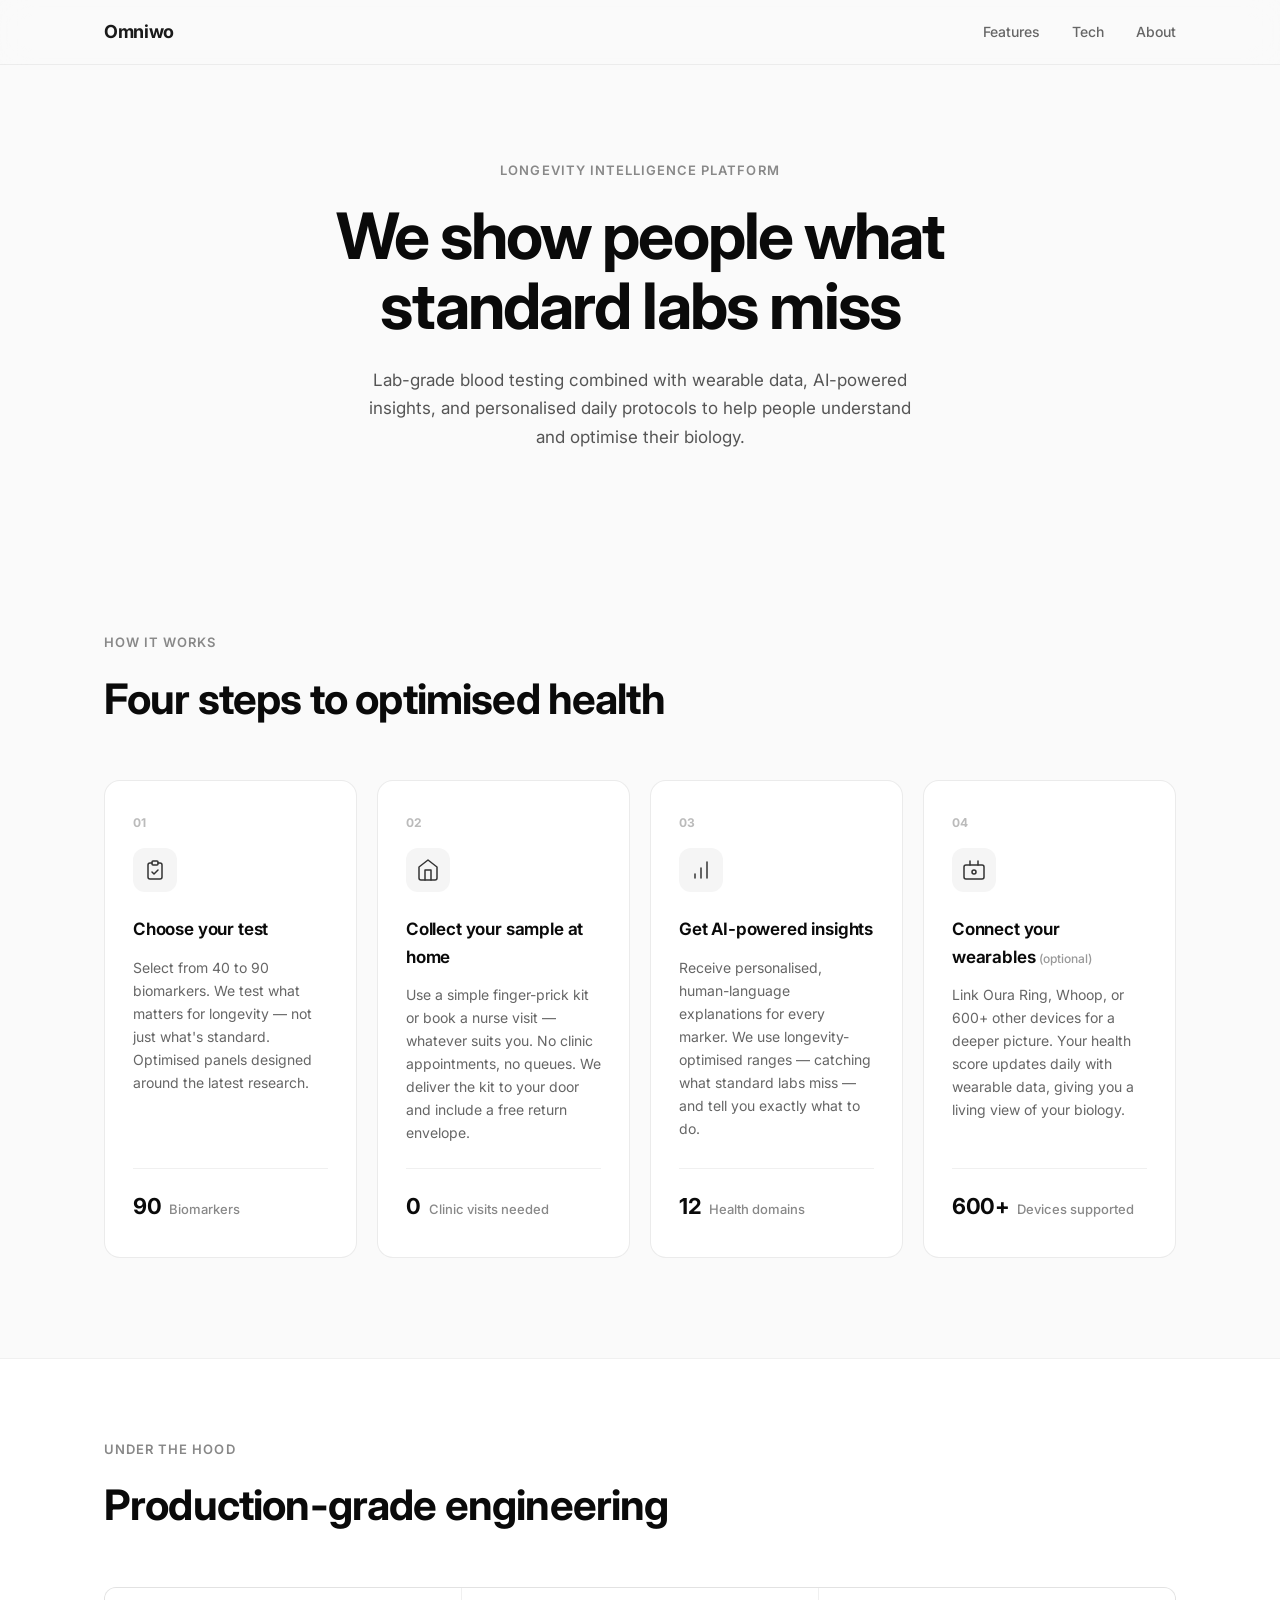
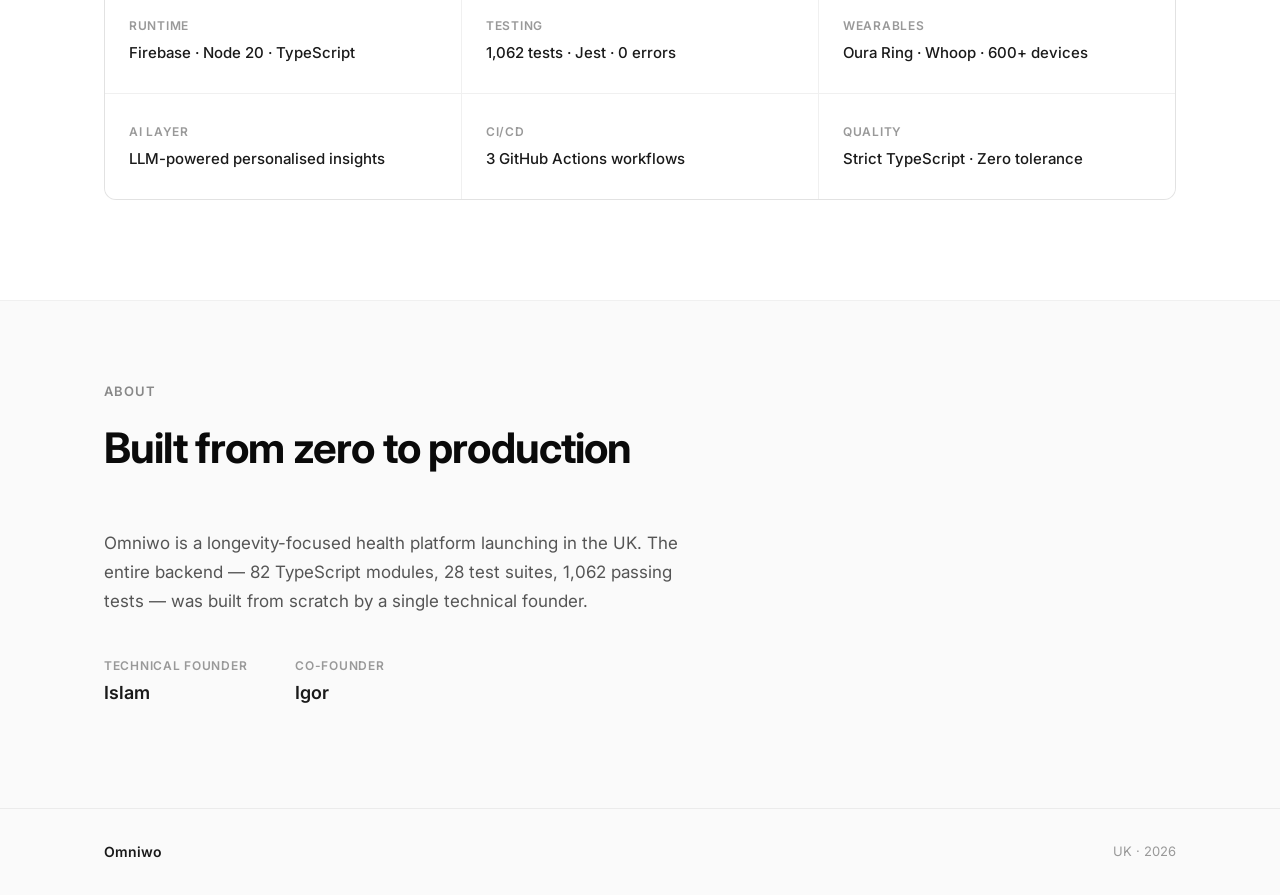
==== index.html @ 36526e36 "Add portfolio landing page with product cards, slider, and premium design - Four "How it works" card" ====
<!DOCTYPE html>
<html lang="en">
<head>
  <meta charset="UTF-8">
  <meta name="viewport" content="width=device-width, initial-scale=1.0">
  <title>Omniwo — Longevity Intelligence Platform</title>
  <link rel="preconnect" href="https://fonts.googleapis.com">
  <link rel="preconnect" href="https://fonts.gstatic.com" crossorigin>
  <link href="https://fonts.googleapis.com/css2?family=Inter:wght@400;500;600;700&display=swap" rel="stylesheet">
  <link rel="stylesheet" href="styles.css">
</head>
<body>

  <!-- Header -->
  <header class="header">
    <div class="container header-inner">
      <a href="#" class="logo">Omniwo</a>
      <nav class="nav">
        <a href="#features">Features</a>
        <a href="#tech">Tech</a>
        <a href="#about">About</a>
      </nav>
    </div>
  </header>

  <!-- Hero -->
  <section class="hero">
    <div class="container">
      <p class="hero-label">Longevity Intelligence Platform</p>
      <h1 class="hero-title">We show people what<br>standard labs miss</h1>
      <p class="hero-subtitle">Lab-grade blood testing combined with wearable data, AI-powered insights, and personalised daily protocols to help people understand and optimise their biology.</p>
    </div>
  </section>

  <!-- Features -->
  <section id="features" class="features">
    <div class="container">
      <p class="section-label">How it works</p>
      <h2 class="section-title">Four steps to optimised health</h2>

      <div class="cards-viewport">
        <div class="cards-track">

          <article class="card">
            <span class="card-step">01</span>
            <div class="card-icon">
              <svg width="24" height="24" viewBox="0 0 24 24" fill="none" stroke="currentColor" stroke-width="1.5" stroke-linecap="round" stroke-linejoin="round">
                <path d="M9 5H7a2 2 0 0 0-2 2v12a2 2 0 0 0 2 2h10a2 2 0 0 0 2-2V7a2 2 0 0 0-2-2h-2"/>
                <rect x="9" y="3" width="6" height="4" rx="1"/>
                <path d="M9 14l2 2 4-4"/>
              </svg>
            </div>
            <h3 class="card-title">Choose your test</h3>
            <p class="card-text">Select from 40 to 90 biomarkers. We test what matters for longevity — not just what's standard. Optimised panels designed around the latest research.</p>
            <div class="card-metric">
              <span class="card-metric-value">90</span>
              <span class="card-metric-label">Biomarkers</span>
            </div>
          </article>

          <article class="card">
            <span class="card-step">02</span>
            <div class="card-icon">
              <svg width="24" height="24" viewBox="0 0 24 24" fill="none" stroke="currentColor" stroke-width="1.5" stroke-linecap="round" stroke-linejoin="round">
                <path d="M3 9l9-7 9 7v11a2 2 0 0 1-2 2H5a2 2 0 0 1-2-2z"/>
                <polyline points="9 22 9 12 15 12 15 22"/>
              </svg>
            </div>
            <h3 class="card-title">Collect your sample at home</h3>
            <p class="card-text">Use a simple finger-prick kit or book a nurse visit — whatever suits you. No clinic appointments, no queues. We deliver the kit to your door and include a free return envelope.</p>
            <div class="card-metric">
              <span class="card-metric-value">0</span>
              <span class="card-metric-label">Clinic visits needed</span>
            </div>
          </article>

          <article class="card">
            <span class="card-step">03</span>
            <div class="card-icon">
              <svg width="24" height="24" viewBox="0 0 24 24" fill="none" stroke="currentColor" stroke-width="1.5" stroke-linecap="round" stroke-linejoin="round">
                <path d="M12 20V10"/>
                <path d="M18 20V4"/>
                <path d="M6 20v-4"/>
              </svg>
            </div>
            <h3 class="card-title">Get AI-powered insights</h3>
            <p class="card-text">Receive personalised, human-language explanations for every marker. We use longevity-optimised ranges — catching what standard labs miss — and tell you exactly what to do.</p>
            <div class="card-metric">
              <span class="card-metric-value">12</span>
              <span class="card-metric-label">Health domains</span>
            </div>
          </article>

          <article class="card">
            <span class="card-step">04</span>
            <div class="card-icon">
              <svg width="24" height="24" viewBox="0 0 24 24" fill="none" stroke="currentColor" stroke-width="1.5" stroke-linecap="round" stroke-linejoin="round">
                <rect x="2" y="7" width="20" height="14" rx="2"/>
                <path d="M16 3v4"/>
                <path d="M8 3v4"/>
                <circle cx="12" cy="14" r="2"/>
              </svg>
            </div>
            <h3 class="card-title">Connect your wearables <span class="optional-tag">(optional)</span></h3>
            <p class="card-text">Link Oura Ring, Whoop, or 600+ other devices for a deeper picture. Your health score updates daily with wearable data, giving you a living view of your biology.</p>
            <div class="card-metric">
              <span class="card-metric-value">600+</span>
              <span class="card-metric-label">Devices supported</span>
            </div>
          </article>

        </div>
      </div>
    </div>
  </section>

  <!-- Tech Stack -->
  <section id="tech" class="tech">
    <div class="container">
      <p class="section-label">Under the hood</p>
      <h2 class="section-title">Production-grade engineering</h2>
      <div class="tech-grid">
        <div class="tech-item">
          <span class="tech-item-label">Runtime</span>
          <span class="tech-item-value">Firebase · Node 20 · TypeScript</span>
        </div>
        <div class="tech-item">
          <span class="tech-item-label">Testing</span>
          <span class="tech-item-value">1,062 tests · Jest · 0 errors</span>
        </div>
        <div class="tech-item">
          <span class="tech-item-label">Wearables</span>
          <span class="tech-item-value">Oura Ring · Whoop · 600+ devices</span>
        </div>
        <div class="tech-item">
          <span class="tech-item-label">AI Layer</span>
          <span class="tech-item-value">LLM-powered personalised insights</span>
        </div>
        <div class="tech-item">
          <span class="tech-item-label">CI/CD</span>
          <span class="tech-item-value">3 GitHub Actions workflows</span>
        </div>
        <div class="tech-item">
          <span class="tech-item-label">Quality</span>
          <span class="tech-item-value">Strict TypeScript · Zero tolerance</span>
        </div>
      </div>
    </div>
  </section>

  <!-- About -->
  <section id="about" class="about">
    <div class="container">
      <p class="section-label">About</p>
      <h2 class="section-title">Built from zero to production</h2>
      <p class="about-text">Omniwo is a longevity-focused health platform launching in the UK. The entire backend — 82 TypeScript modules, 28 test suites, 1,062 passing tests — was built from scratch by a single technical founder.</p>
      <div class="about-team">
        <div class="about-person">
          <span class="about-role">Technical Founder</span>
          <span class="about-name">Islam</span>
        </div>
        <div class="about-person">
          <span class="about-role">Co-Founder</span>
          <span class="about-name">Igor</span>
        </div>
      </div>
    </div>
  </section>

  <!-- Footer -->
  <footer class="footer">
    <div class="container footer-inner">
      <span class="footer-brand">Omniwo</span>
      <span class="footer-copy">UK · 2026</span>
    </div>
  </footer>

</body>
</html>
---- styles.css ----
/* ─── Reset & Base ─── */

*, *::before, *::after {
  margin: 0;
  padding: 0;
  box-sizing: border-box;
}

html {
  scroll-behavior: smooth;
  -webkit-font-smoothing: antialiased;
  -moz-osx-font-smoothing: grayscale;
}

body {
  font-family: 'Inter', -apple-system, BlinkMacSystemFont, sans-serif;
  color: #1a1a1a;
  background: #fafafa;
  line-height: 1.6;
}

.container {
  max-width: 1120px;
  margin: 0 auto;
  padding: 0 24px;
}


/* ─── Header ─── */

.header {
  position: fixed;
  top: 0;
  left: 0;
  right: 0;
  z-index: 100;
  background: rgba(250, 250, 250, 0.85);
  backdrop-filter: blur(16px);
  -webkit-backdrop-filter: blur(16px);
  border-bottom: 1px solid rgba(0, 0, 0, 0.06);
}

.header-inner {
  display: flex;
  align-items: center;
  justify-content: space-between;
  height: 64px;
}

.logo {
  font-size: 18px;
  font-weight: 700;
  color: #1a1a1a;
  text-decoration: none;
  letter-spacing: -0.02em;
}

.nav {
  display: flex;
  gap: 32px;
}

.nav a {
  font-size: 14px;
  font-weight: 500;
  color: #666;
  text-decoration: none;
  transition: color 0.2s;
}

.nav a:hover {
  color: #1a1a1a;
}


/* ─── Hero ─── */

.hero {
  padding: 160px 0 100px;
  text-align: center;
}

.hero-label {
  font-size: 13px;
  font-weight: 600;
  text-transform: uppercase;
  letter-spacing: 0.08em;
  color: #888;
  margin-bottom: 20px;
}

.hero-title {
  font-size: clamp(36px, 5vw, 64px);
  font-weight: 700;
  line-height: 1.1;
  letter-spacing: -0.03em;
  color: #0a0a0a;
  margin-bottom: 24px;
}

.hero-subtitle {
  max-width: 560px;
  margin: 0 auto;
  font-size: 17px;
  line-height: 1.7;
  color: #555;
}


/* ─── Section Shared ─── */

.section-label {
  font-size: 13px;
  font-weight: 600;
  text-transform: uppercase;
  letter-spacing: 0.08em;
  color: #888;
  margin-bottom: 12px;
}

.section-title {
  font-size: clamp(28px, 3.5vw, 42px);
  font-weight: 700;
  letter-spacing: -0.02em;
  color: #0a0a0a;
  margin-bottom: 48px;
}


/* ─── Feature Cards ─── */

.features {
  padding: 80px 0 100px;
}

.cards-viewport {
  overflow: visible;
}

.cards-track {
  display: grid;
  grid-template-columns: repeat(4, 1fr);
  gap: 20px;
}

.card {
  background: #fff;
  border: 1px solid rgba(0, 0, 0, 0.08);
  border-radius: 16px;
  padding: 32px 28px;
  display: flex;
  flex-direction: column;
  transition: border-color 0.3s ease, box-shadow 0.3s ease;
  cursor: default;
}

.card:hover {
  border-color: rgba(0, 0, 0, 0.25);
  box-shadow: 0 0 0 1px rgba(0, 0, 0, 0.12);
}

.card-step {
  font-size: 12px;
  font-weight: 700;
  letter-spacing: 0.04em;
  color: #bbb;
  margin-bottom: 16px;
}

.optional-tag {
  font-size: 12px;
  font-weight: 500;
  color: #999;
  letter-spacing: 0;
}

.card-icon {
  width: 44px;
  height: 44px;
  display: flex;
  align-items: center;
  justify-content: center;
  background: #f5f5f5;
  border-radius: 12px;
  color: #333;
  margin-bottom: 24px;
}

.card-title {
  font-size: 17px;
  font-weight: 650;
  letter-spacing: -0.01em;
  color: #0a0a0a;
  margin-bottom: 12px;
}

.card-text {
  font-size: 14px;
  line-height: 1.65;
  color: #666;
  flex: 1;
  margin-bottom: 24px;
}

.card-metric {
  padding-top: 20px;
  border-top: 1px solid rgba(0, 0, 0, 0.06);
  display: flex;
  align-items: baseline;
  gap: 8px;
}

.card-metric-value {
  font-size: 22px;
  font-weight: 700;
  letter-spacing: -0.02em;
  color: #0a0a0a;
}

.card-metric-label {
  font-size: 13px;
  color: #888;
  font-weight: 500;
}


/* ─── Tech Stack ─── */

.tech {
  padding: 80px 0 100px;
  background: #fff;
  border-top: 1px solid rgba(0, 0, 0, 0.06);
  border-bottom: 1px solid rgba(0, 0, 0, 0.06);
}

.tech-grid {
  display: grid;
  grid-template-columns: repeat(3, 1fr);
  gap: 1px;
  background: rgba(0, 0, 0, 0.06);
  border: 1px solid rgba(0, 0, 0, 0.06);
  border-radius: 12px;
  overflow: hidden;
}

.tech-item {
  background: #fff;
  padding: 28px 24px;
  display: flex;
  flex-direction: column;
  gap: 6px;
}

.tech-item-label {
  font-size: 12px;
  font-weight: 600;
  text-transform: uppercase;
  letter-spacing: 0.06em;
  color: #999;
}

.tech-item-value {
  font-size: 15px;
  font-weight: 500;
  color: #1a1a1a;
}


/* ─── About ─── */

.about {
  padding: 80px 0 100px;
}

.about-text {
  max-width: 600px;
  font-size: 17px;
  line-height: 1.7;
  color: #555;
  margin-bottom: 40px;
}

.about-team {
  display: flex;
  gap: 48px;
}

.about-person {
  display: flex;
  flex-direction: column;
  gap: 4px;
}

.about-role {
  font-size: 12px;
  font-weight: 600;
  text-transform: uppercase;
  letter-spacing: 0.06em;
  color: #999;
}

.about-name {
  font-size: 18px;
  font-weight: 600;
  color: #1a1a1a;
}


/* ─── Footer ─── */

.footer {
  padding: 32px 0;
  border-top: 1px solid rgba(0, 0, 0, 0.06);
}

.footer-inner {
  display: flex;
  align-items: center;
  justify-content: space-between;
}

.footer-brand {
  font-size: 14px;
  font-weight: 600;
  color: #1a1a1a;
}

.footer-copy {
  font-size: 13px;
  color: #999;
}


/* ─── Responsive: Tablet & Below — Horizontal Scroll Slider ─── */

@media (max-width: 960px) {
  .cards-viewport {
    overflow: hidden;
    margin: 0 -24px;
    padding: 0 24px;
  }

  .cards-track {
    display: flex;
    gap: 16px;
    overflow-x: auto;
    scroll-snap-type: x mandatory;
    -webkit-overflow-scrolling: touch;
    scrollbar-width: none;
    padding-bottom: 4px;
  }

  .cards-track::-webkit-scrollbar {
    display: none;
  }

  .cards-track .card {
    flex: 0 0 calc(50% - 8px);
    min-width: calc(50% - 8px);
    scroll-snap-align: start;
  }
}

@media (max-width: 600px) {
  .hero {
    padding: 120px 0 64px;
  }

  .hero-title br {
    display: none;
  }

  .hero-subtitle {
    font-size: 15px;
  }

  .features,
  .tech,
  .about {
    padding: 56px 0 72px;
  }

  .section-title {
    margin-bottom: 32px;
  }

  .cards-track .card {
    flex: 0 0 85%;
    min-width: 85%;
  }

  .tech-grid {
    grid-template-columns: repeat(2, 1fr);
  }

  .about-team {
    flex-direction: column;
    gap: 24px;
  }

  .nav {
    gap: 20px;
  }

  .nav a {
    font-size: 13px;
  }
}
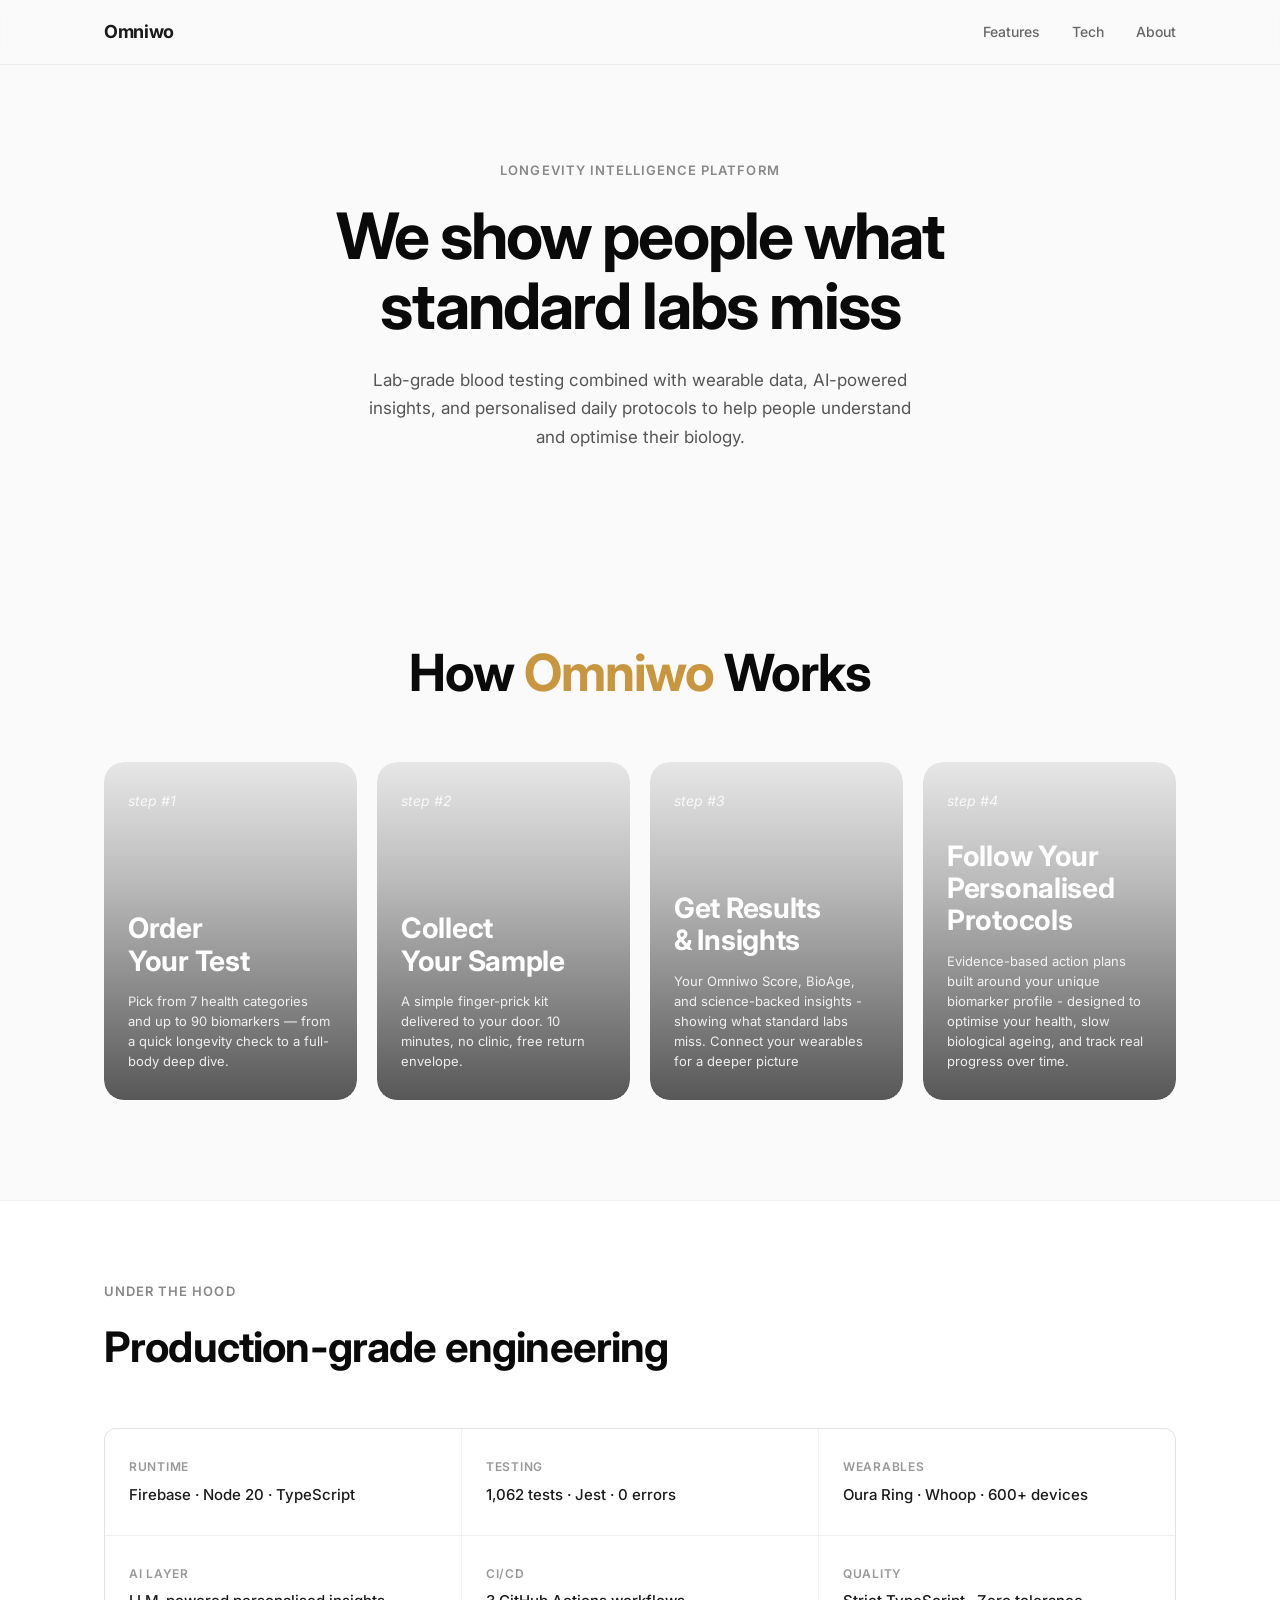
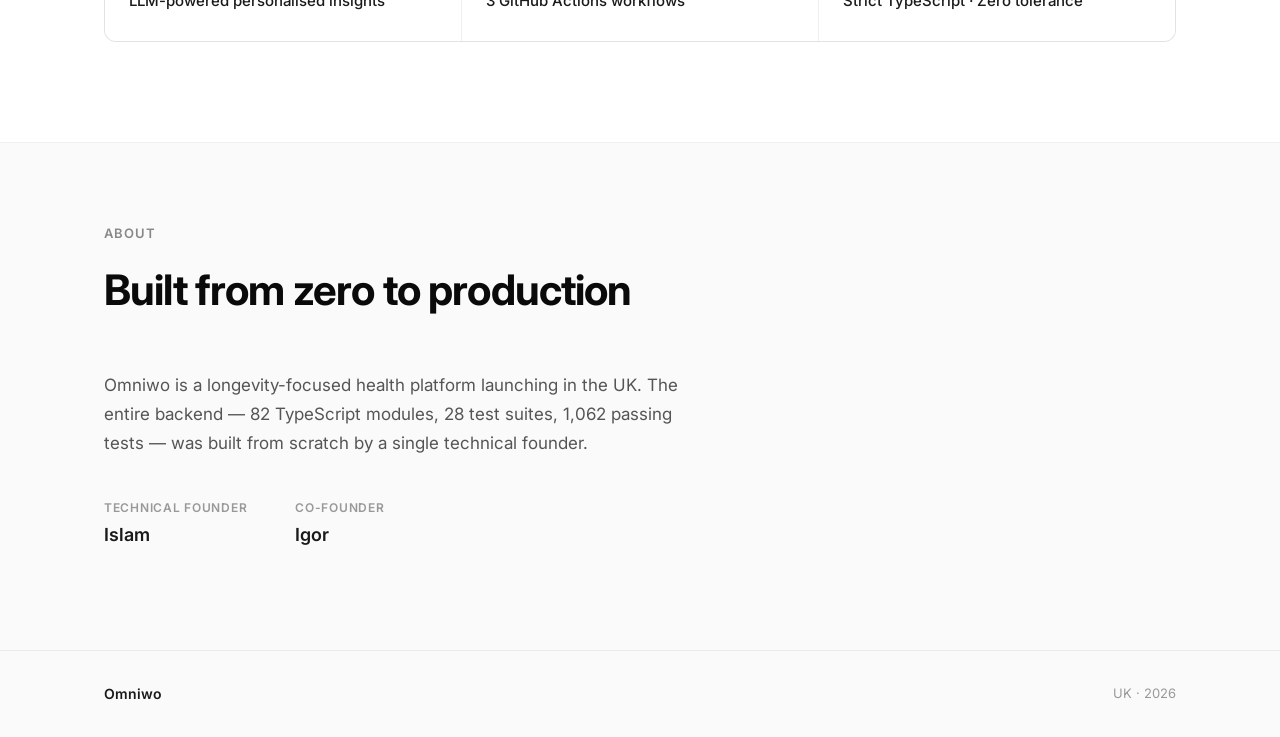
==== commit d084a108: "Rebuild feature cards with background images matching design mockup - Cards with full-bleed backgrou" ====
--- a/index.html
+++ b/index.html
@@ -32,80 +32,43 @@
     </div>
   </section>
 
-  <!-- Features -->
-  <section id="features" class="features">
+  <!-- How It Works -->
+  <section id="features" class="how-it-works">
     <div class="container">
-      <p class="section-label">How it works</p>
-      <h2 class="section-title">Four steps to optimised health</h2>
+      <h2 class="how-title">How <span class="how-title-accent">Omniwo</span> Works</h2>
 
       <div class="cards-viewport">
         <div class="cards-track">
 
-          <article class="card">
-            <span class="card-step">01</span>
-            <div class="card-icon">
-              <svg width="24" height="24" viewBox="0 0 24 24" fill="none" stroke="currentColor" stroke-width="1.5" stroke-linecap="round" stroke-linejoin="round">
-                <path d="M9 5H7a2 2 0 0 0-2 2v12a2 2 0 0 0 2 2h10a2 2 0 0 0 2-2V7a2 2 0 0 0-2-2h-2"/>
-                <rect x="9" y="3" width="6" height="4" rx="1"/>
-                <path d="M9 14l2 2 4-4"/>
-              </svg>
-            </div>
-            <h3 class="card-title">Choose your test</h3>
-            <p class="card-text">Select from 40 to 90 biomarkers. We test what matters for longevity — not just what's standard. Optimised panels designed around the latest research.</p>
-            <div class="card-metric">
-              <span class="card-metric-value">90</span>
-              <span class="card-metric-label">Biomarkers</span>
+          <article class="card" style="background-image: url('https://res.cloudinary.com/dlj97ydij/image/upload/v1774885028/full-frame-shot-water-drops-orange_xtxtue.jpg')">
+            <span class="card-step">step #1</span>
+            <div class="card-content">
+              <h3 class="card-title">Order<br>Your Test</h3>
+              <p class="card-text">Pick from 7 health categories and up to 90 biomarkers — from a quick longevity check to a full-body deep dive.</p>
             </div>
           </article>
 
-          <article class="card">
-            <span class="card-step">02</span>
-            <div class="card-icon">
-              <svg width="24" height="24" viewBox="0 0 24 24" fill="none" stroke="currentColor" stroke-width="1.5" stroke-linecap="round" stroke-linejoin="round">
-                <path d="M3 9l9-7 9 7v11a2 2 0 0 1-2 2H5a2 2 0 0 1-2-2z"/>
-                <polyline points="9 22 9 12 15 12 15 22"/>
-              </svg>
-            </div>
-            <h3 class="card-title">Collect your sample at home</h3>
-            <p class="card-text">Use a simple finger-prick kit or book a nurse visit — whatever suits you. No clinic appointments, no queues. We deliver the kit to your door and include a free return envelope.</p>
-            <div class="card-metric">
-              <span class="card-metric-value">0</span>
-              <span class="card-metric-label">Clinic visits needed</span>
+          <article class="card" style="background-image: url('https://res.cloudinary.com/dlj97ydij/image/upload/v1774885260/detail-yellow-feather-with-water-drops_nplfok.jpg')">
+            <span class="card-step">step #2</span>
+            <div class="card-content">
+              <h3 class="card-title">Collect<br>Your Sample</h3>
+              <p class="card-text">A simple finger-prick kit delivered to your door. 10 minutes, no clinic, free return envelope.</p>
             </div>
           </article>
 
-          <article class="card">
-            <span class="card-step">03</span>
-            <div class="card-icon">
-              <svg width="24" height="24" viewBox="0 0 24 24" fill="none" stroke="currentColor" stroke-width="1.5" stroke-linecap="round" stroke-linejoin="round">
-                <path d="M12 20V10"/>
-                <path d="M18 20V4"/>
-                <path d="M6 20v-4"/>
-              </svg>
-            </div>
-            <h3 class="card-title">Get AI-powered insights</h3>
-            <p class="card-text">Receive personalised, human-language explanations for every marker. We use longevity-optimised ranges — catching what standard labs miss — and tell you exactly what to do.</p>
-            <div class="card-metric">
-              <span class="card-metric-value">12</span>
-              <span class="card-metric-label">Health domains</span>
+          <article class="card" style="background-image: url('https://res.cloudinary.com/dlj97ydij/image/upload/v1774885035/slice-orange-covered-with-bubbles-lies-glass-sparkling-water-close-up_zgwihj.jpg')">
+            <span class="card-step">step #3</span>
+            <div class="card-content">
+              <h3 class="card-title">Get Results<br>& Insights</h3>
+              <p class="card-text">Your Omniwo Score, BioAge, and science-backed insights - showing what standard labs miss. Connect your wearables for a deeper picture</p>
             </div>
           </article>
 
-          <article class="card">
-            <span class="card-step">04</span>
-            <div class="card-icon">
-              <svg width="24" height="24" viewBox="0 0 24 24" fill="none" stroke="currentColor" stroke-width="1.5" stroke-linecap="round" stroke-linejoin="round">
-                <rect x="2" y="7" width="20" height="14" rx="2"/>
-                <path d="M16 3v4"/>
-                <path d="M8 3v4"/>
-                <circle cx="12" cy="14" r="2"/>
-              </svg>
-            </div>
-            <h3 class="card-title">Connect your wearables <span class="optional-tag">(optional)</span></h3>
-            <p class="card-text">Link Oura Ring, Whoop, or 600+ other devices for a deeper picture. Your health score updates daily with wearable data, giving you a living view of your biology.</p>
-            <div class="card-metric">
-              <span class="card-metric-value">600+</span>
-              <span class="card-metric-label">Devices supported</span>
+          <article class="card" style="background-image: url('https://res.cloudinary.com/dlj97ydij/image/upload/v1774885032/ovum-with-needle-artificial-insemination-vitro-fertilization-concept-genetic-engineering-artificial-insemination-infertility-treatment_dxnqih.jpg')">
+            <span class="card-step">step #4</span>
+            <div class="card-content">
+              <h3 class="card-title">Follow Your<br>Personalised<br>Protocols</h3>
+              <p class="card-text">Evidence-based action plans built around your unique biomarker profile - designed to optimise your health, slow biological ageing, and track real progress over time.</p>
             </div>
           </article>
 
--- a/styles.css
+++ b/styles.css
@@ -127,10 +127,23 @@
 }
 
 
-/* ─── Feature Cards ─── */
-
-.features {
+/* ─── How It Works ─── */
+
+.how-it-works {
   padding: 80px 0 100px;
+}
+
+.how-title {
+  text-align: center;
+  font-size: clamp(32px, 4vw, 52px);
+  font-weight: 700;
+  letter-spacing: -0.02em;
+  color: #0a0a0a;
+  margin-bottom: 48px;
+}
+
+.how-title-accent {
+  color: #c8963e;
 }
 
 .cards-viewport {
@@ -144,83 +157,66 @@
 }
 
 .card {
-  background: #fff;
-  border: 1px solid rgba(0, 0, 0, 0.08);
-  border-radius: 16px;
-  padding: 32px 28px;
+  position: relative;
+  border-radius: 20px;
+  overflow: hidden;
+  aspect-ratio: 3 / 4;
+  background-size: cover;
+  background-position: center;
   display: flex;
   flex-direction: column;
-  transition: border-color 0.3s ease, box-shadow 0.3s ease;
+  justify-content: space-between;
+  padding: 28px 24px;
   cursor: default;
+  transition: transform 0.3s ease, box-shadow 0.3s ease;
+}
+
+.card::after {
+  content: '';
+  position: absolute;
+  inset: 0;
+  background: linear-gradient(
+    to bottom,
+    rgba(0, 0, 0, 0.08) 0%,
+    rgba(0, 0, 0, 0.25) 35%,
+    rgba(0, 0, 0, 0.65) 100%
+  );
+  border-radius: 20px;
+  pointer-events: none;
 }
 
 .card:hover {
-  border-color: rgba(0, 0, 0, 0.25);
-  box-shadow: 0 0 0 1px rgba(0, 0, 0, 0.12);
+  transform: translateY(-4px);
+  box-shadow: 0 0 0 1px rgba(0, 0, 0, 0.1), 0 8px 24px rgba(0, 0, 0, 0.12);
 }
 
 .card-step {
-  font-size: 12px;
+  position: relative;
+  z-index: 1;
+  font-size: 14px;
+  font-weight: 400;
+  color: rgba(255, 255, 255, 0.85);
+  font-style: italic;
+}
+
+.card-content {
+  position: relative;
+  z-index: 1;
+}
+
+.card-title {
+  font-size: clamp(24px, 2.2vw, 32px);
   font-weight: 700;
-  letter-spacing: 0.04em;
-  color: #bbb;
-  margin-bottom: 16px;
-}
-
-.optional-tag {
-  font-size: 12px;
-  font-weight: 500;
-  color: #999;
-  letter-spacing: 0;
-}
-
-.card-icon {
-  width: 44px;
-  height: 44px;
-  display: flex;
-  align-items: center;
-  justify-content: center;
-  background: #f5f5f5;
-  border-radius: 12px;
-  color: #333;
-  margin-bottom: 24px;
-}
-
-.card-title {
-  font-size: 17px;
-  font-weight: 650;
+  line-height: 1.15;
   letter-spacing: -0.01em;
-  color: #0a0a0a;
-  margin-bottom: 12px;
+  color: #fff;
+  margin-bottom: 14px;
 }
 
 .card-text {
-  font-size: 14px;
-  line-height: 1.65;
-  color: #666;
-  flex: 1;
-  margin-bottom: 24px;
-}
-
-.card-metric {
-  padding-top: 20px;
-  border-top: 1px solid rgba(0, 0, 0, 0.06);
-  display: flex;
-  align-items: baseline;
-  gap: 8px;
-}
-
-.card-metric-value {
-  font-size: 22px;
-  font-weight: 700;
-  letter-spacing: -0.02em;
-  color: #0a0a0a;
-}
-
-.card-metric-label {
   font-size: 13px;
-  color: #888;
-  font-weight: 500;
+  line-height: 1.55;
+  color: rgba(255, 255, 255, 0.88);
 }
 
 
@@ -331,7 +327,7 @@
 }
 
 
-/* ─── Responsive: Tablet & Below — Horizontal Scroll Slider ─── */
+/* ─── Responsive: Tablet — Horizontal Scroll Slider ─── */
 
 @media (max-width: 960px) {
   .cards-viewport {
@@ -358,8 +354,11 @@
     flex: 0 0 calc(50% - 8px);
     min-width: calc(50% - 8px);
     scroll-snap-align: start;
-  }
-}
+    aspect-ratio: 3 / 4;
+  }
+}
+
+/* ─── Responsive: Mobile ─── */
 
 @media (max-width: 600px) {
   .hero {
@@ -374,19 +373,23 @@
     font-size: 15px;
   }
 
-  .features,
+  .how-it-works,
   .tech,
   .about {
     padding: 56px 0 72px;
   }
 
-  .section-title {
+  .how-title {
     margin-bottom: 32px;
   }
 
   .cards-track .card {
-    flex: 0 0 85%;
-    min-width: 85%;
+    flex: 0 0 80%;
+    min-width: 80%;
+  }
+
+  .card-title {
+    font-size: 22px;
   }
 
   .tech-grid {
